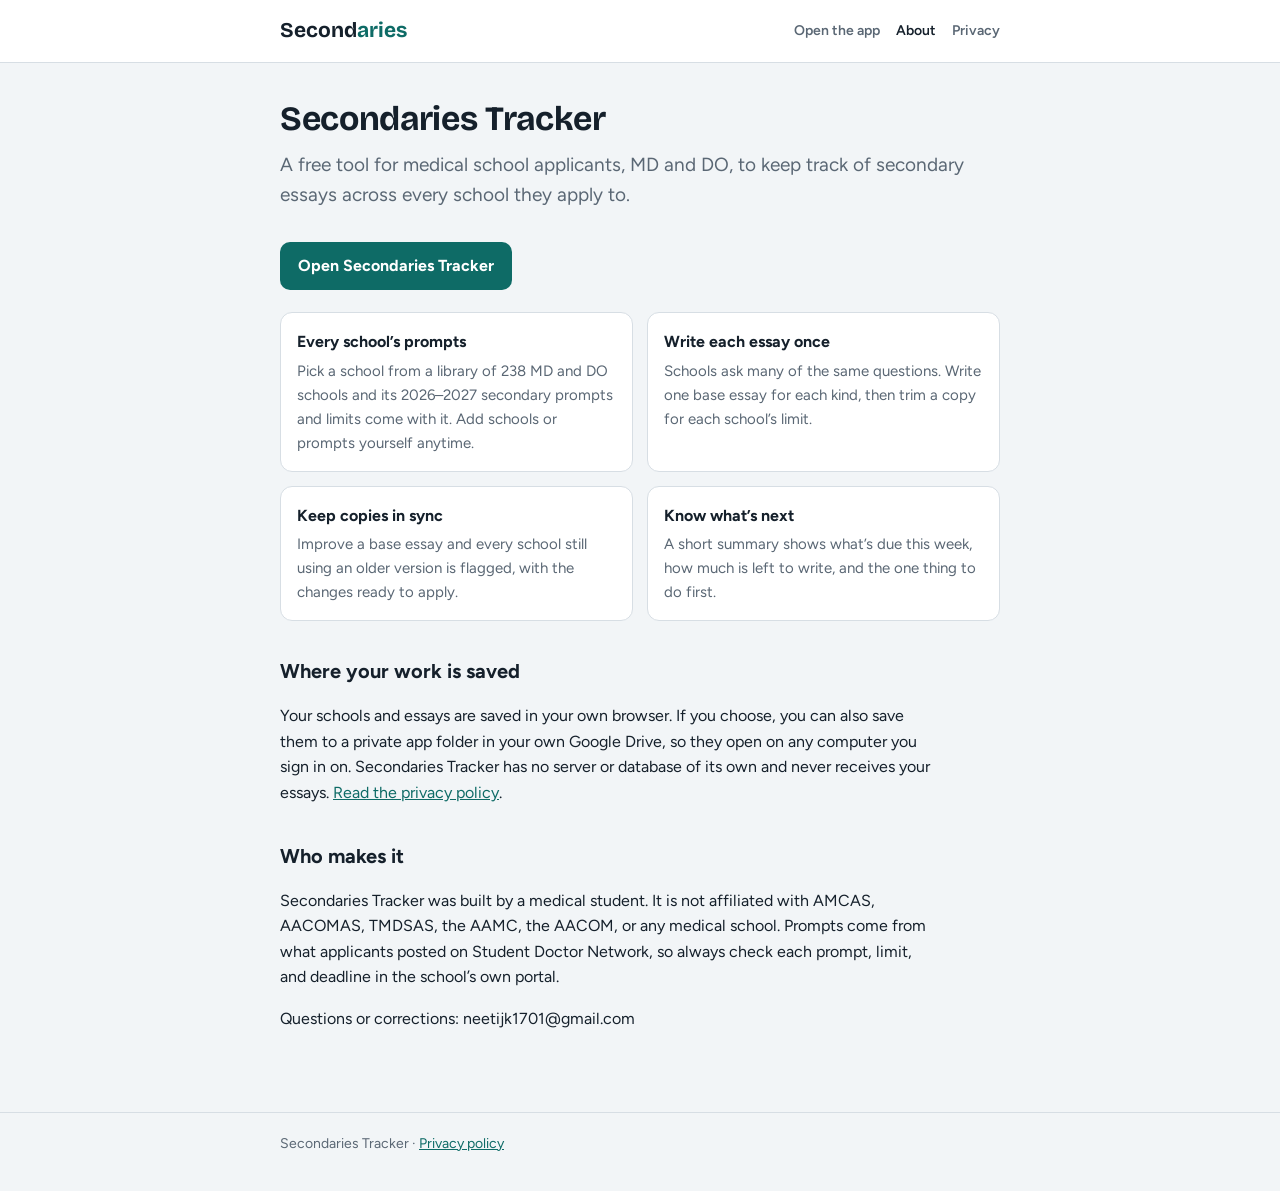
==== public/about.html @ 912f3db4 "Add About (home) and Privacy policy pages for Google publishing; link from footer Co-Authored-By: Cl" ====
<!doctype html>
<html lang="en">
<head>
<meta charset="utf-8">
<meta name="viewport" content="width=device-width, initial-scale=1, viewport-fit=cover">
<title>Secondaries Tracker</title>
<meta name="description" content="A free tool for medical school applicants to track secondary essays, reuse essays across schools, and see what to work on next.">
<link rel="icon" href="favicon.png" type="image/png">
<link rel="preconnect" href="https://fonts.googleapis.com"><link rel="preconnect" href="https://fonts.gstatic.com" crossorigin>
<link rel="stylesheet" href="https://fonts.googleapis.com/css2?family=Bricolage+Grotesque:opsz,wght@12..96,700&family=Figtree:wght@400;600;700&display=swap">
<link rel="stylesheet" href="site.css">
</head>
<body>
<header><div class="wrap"><a class="brand" href="./">Second<span>aries</span></a><nav><a href="./">Open the app</a><a href="about.html" aria-current="page">About</a><a href="privacy.html">Privacy</a></nav></div></header>
<main class="wrap">
  <h1>Secondaries Tracker</h1>
  <p class="lead">A free tool for medical school applicants, MD and DO, to keep track of secondary essays across every school they apply to.</p>
  <a class="cta" href="./">Open Secondaries Tracker</a>
  <div class="grid">
    <div class="card"><h3>Every school’s prompts</h3><p>Pick a school from a library of 238 MD and DO schools and its 2026–2027 secondary prompts and limits come with it. Add schools or prompts yourself anytime.</p></div>
    <div class="card"><h3>Write each essay once</h3><p>Schools ask many of the same questions. Write one base essay for each kind, then trim a copy for each school’s limit.</p></div>
    <div class="card"><h3>Keep copies in sync</h3><p>Improve a base essay and every school still using an older version is flagged, with the changes ready to apply.</p></div>
    <div class="card"><h3>Know what’s next</h3><p>A short summary shows what’s due this week, how much is left to write, and the one thing to do first.</p></div>
  </div>
  <h2>Where your work is saved</h2>
  <p>Your schools and essays are saved in your own browser. If you choose, you can also save them to a private app folder in your own Google Drive, so they open on any computer you sign in on. Secondaries Tracker has no server or database of its own and never receives your essays. <a href="privacy.html">Read the privacy policy</a>.</p>
  <h2>Who makes it</h2>
  <p>Secondaries Tracker was built by a medical student. It is not affiliated with AMCAS, AACOMAS, TMDSAS, the AAMC, the AACOM, or any medical school. Prompts come from what applicants posted on Student Doctor Network, so always check each prompt, limit, and deadline in the school’s own portal.</p>
  <p>Questions or corrections: <span id="mail">neetijk1701@gmail.com</span></p>
</main>
<footer><div class="wrap">Secondaries Tracker · <a href="privacy.html">Privacy policy</a></div></footer>
</body>
</html>
---- public/site.css ----
/* Shared styles for the About and Privacy pages (the app itself has its own inline styles). */
:root{--bg:#F2F5F7;--surface:#FFFFFF;--ink:#15202B;--muted:#5A6774;--line:#D7DEE4;--accent:#0E6B66;--accent-ink:#FFFFFF;--accent-soft:#DCEEEB;
  --f-display:"Bricolage Grotesque","Figtree",system-ui,sans-serif;--f-ui:"Figtree",system-ui,-apple-system,"Segoe UI",sans-serif}
@media (prefers-color-scheme: dark){:root{--bg:#0E141A;--surface:#161F28;--ink:#E3E9EF;--muted:#94A2AF;--line:#2A3641;--accent:#55BDB4;--accent-ink:#0B1A19;--accent-soft:#16332F;color-scheme:dark}}
*{box-sizing:border-box}
body{margin:0;background:var(--bg);color:var(--ink);font-family:var(--f-ui);font-size:16px;line-height:1.6}
.wrap{max-width:760px;margin:0 auto;padding-left:max(20px,env(safe-area-inset-left,0px));padding-right:max(20px,env(safe-area-inset-right,0px))}
header{background:var(--surface);border-bottom:1px solid var(--line)}
header .wrap{display:flex;align-items:center;gap:16px;padding-block:14px;flex-wrap:wrap}
.brand{font-family:var(--f-display);font-weight:700;font-size:21px;color:var(--ink);text-decoration:none}
.brand span{color:var(--accent)}
nav{margin-left:auto;display:flex;gap:16px;font-weight:600;font-size:14px}
nav a{color:var(--muted);text-decoration:none} nav a[aria-current]{color:var(--ink)}
main{padding-block:36px 64px}
h1{font-family:var(--f-display);font-size:34px;line-height:1.15;margin:0 0 12px;text-wrap:balance;letter-spacing:-.01em}
h2{font-size:20px;margin:34px 0 8px}
p,li{max-width:66ch} a{color:var(--accent)}
.lead{font-size:19px;color:var(--muted);margin:0 0 24px}
.cta{display:inline-block;background:var(--accent);color:var(--accent-ink);font-weight:700;padding:11px 18px;border-radius:10px;text-decoration:none;margin:8px 0 4px}
.grid{display:grid;grid-template-columns:repeat(auto-fit,minmax(300px,1fr));gap:14px;margin:18px 0}
.card{background:var(--surface);border:1px solid var(--line);border-radius:12px;padding:16px}
.card h3{margin:0 0 4px;font-size:16px} .card p{margin:0;color:var(--muted);font-size:15px}
.muted{color:var(--muted)} footer{border-top:1px solid var(--line);padding-block:20px 36px;color:var(--muted);font-size:14px}
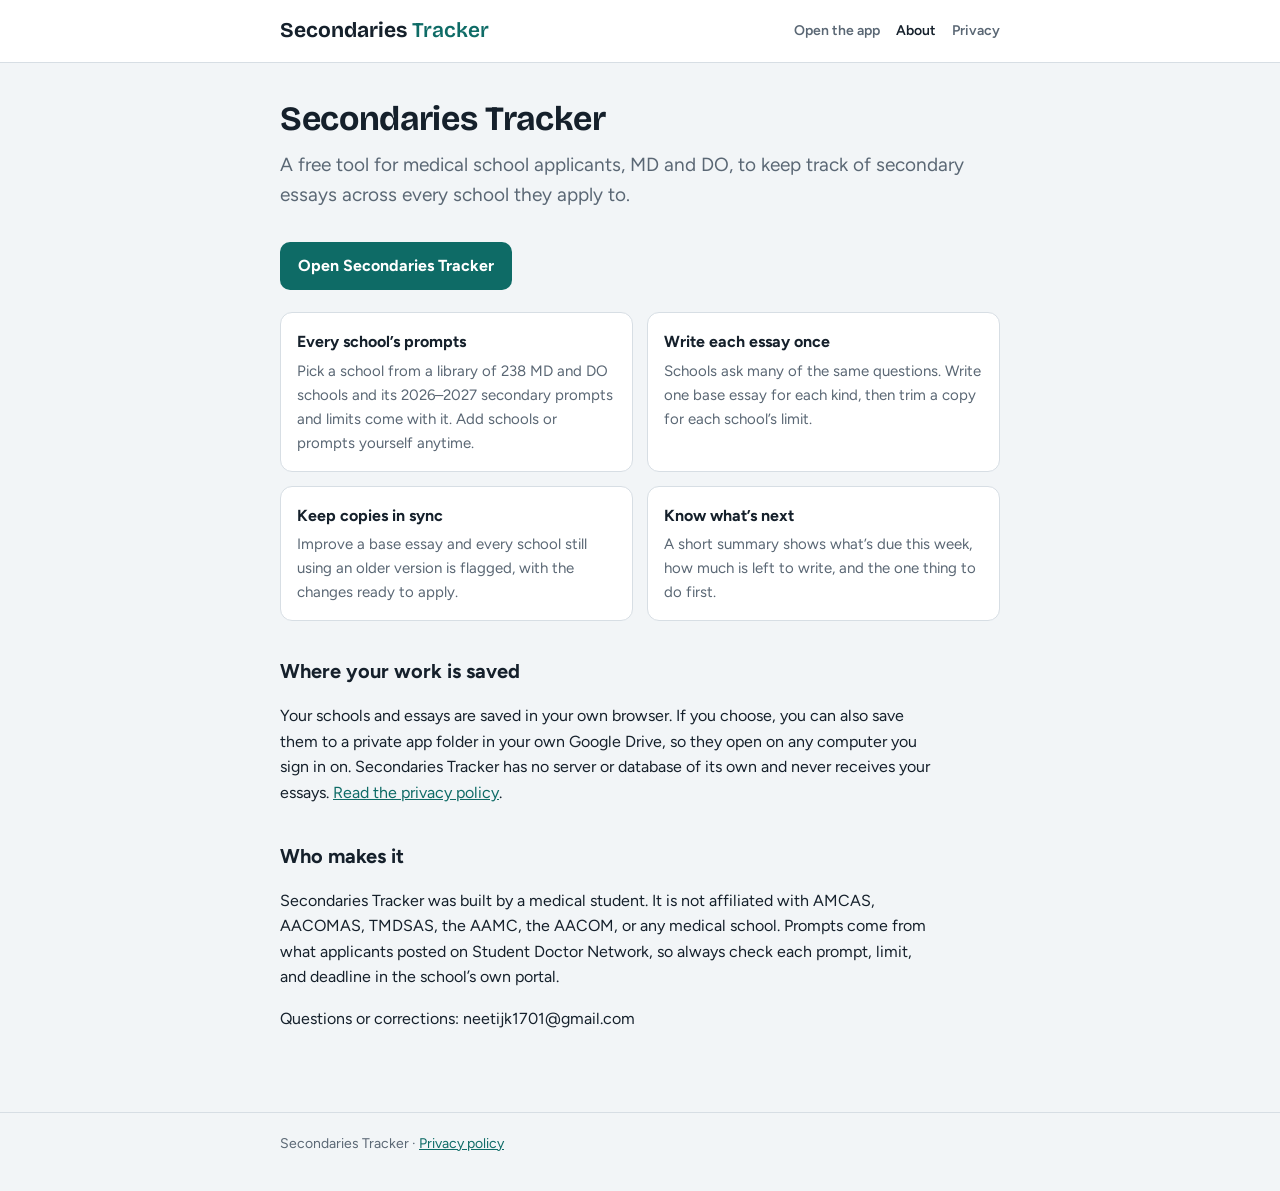
==== commit 4a117d2e: "Header: 'Secondaries Tracker' instead of splitting the word by color Co-Authored-By: Claude Opus 5.5" ====
--- a/public/about.html
+++ b/public/about.html
@@ -11,7 +11,7 @@
 <link rel="stylesheet" href="site.css">
 </head>
 <body>
-<header><div class="wrap"><a class="brand" href="./">Second<span>aries</span></a><nav><a href="./">Open the app</a><a href="about.html" aria-current="page">About</a><a href="privacy.html">Privacy</a></nav></div></header>
+<header><div class="wrap"><a class="brand" href="./">Secondaries <span>Tracker</span></a><nav><a href="./">Open the app</a><a href="about.html" aria-current="page">About</a><a href="privacy.html">Privacy</a></nav></div></header>
 <main class="wrap">
   <h1>Secondaries Tracker</h1>
   <p class="lead">A free tool for medical school applicants, MD and DO, to keep track of secondary essays across every school they apply to.</p>
--- a/public/site.css
+++ b/public/site.css
@@ -8,7 +8,7 @@
 header{background:var(--surface);border-bottom:1px solid var(--line)}
 header .wrap{display:flex;align-items:center;gap:16px;padding-block:14px;flex-wrap:wrap}
 .brand{font-family:var(--f-display);font-weight:700;font-size:21px;color:var(--ink);text-decoration:none}
-.brand span{color:var(--accent)}
+.brand span{color:var(--accent);font-weight:600}
 nav{margin-left:auto;display:flex;gap:16px;font-weight:600;font-size:14px}
 nav a{color:var(--muted);text-decoration:none} nav a[aria-current]{color:var(--ink)}
 main{padding-block:36px 64px}
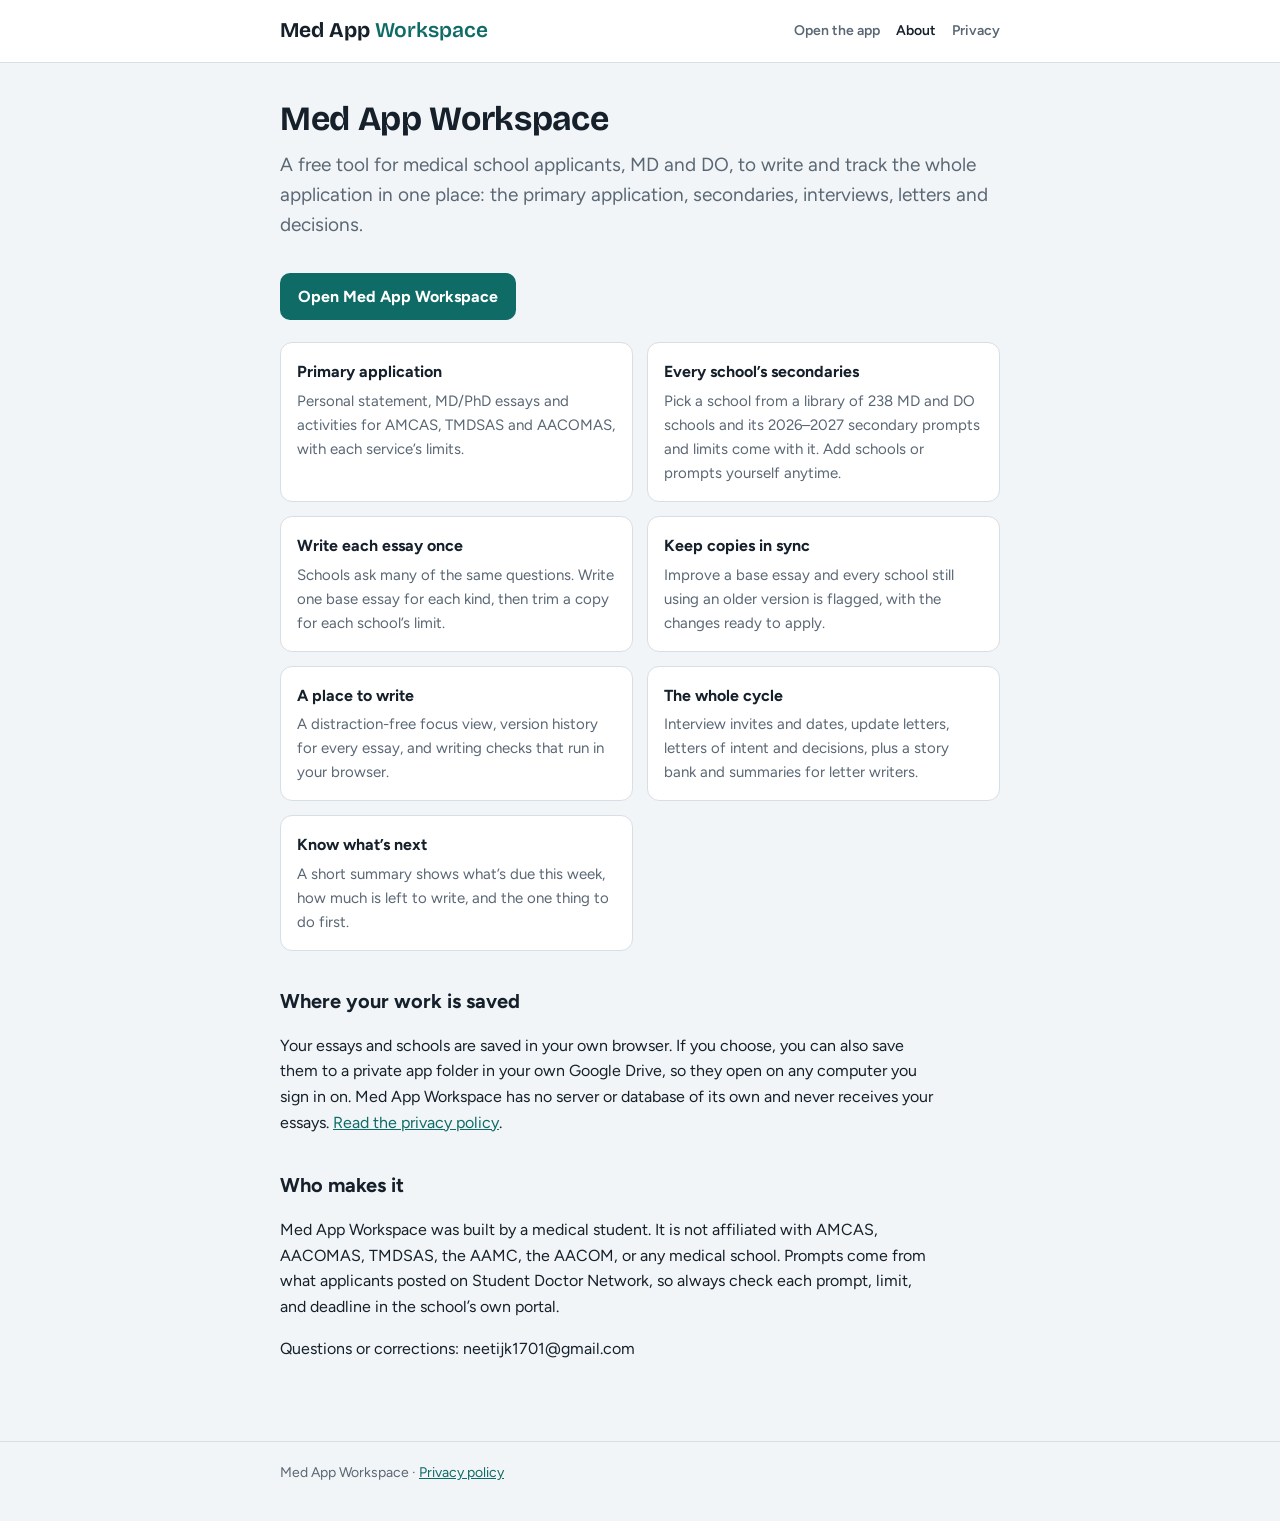
==== commit 4556ac9f: "Rename to Med App Workspace; Schools tab becomes Secondaries Co-Authored-By: Claude Opus 5.5 <norepl" ====
--- a/public/about.html
+++ b/public/about.html
@@ -3,7 +3,7 @@
 <head>
 <meta charset="utf-8">
 <meta name="viewport" content="width=device-width, initial-scale=1, viewport-fit=cover">
-<title>Secondaries Tracker</title>
+<title>Med App Workspace</title>
 <meta name="description" content="A free tool for medical school applicants to track secondary essays, reuse essays across schools, and see what to work on next.">
 <link rel="icon" href="favicon.png" type="image/png">
 <link rel="preconnect" href="https://fonts.googleapis.com"><link rel="preconnect" href="https://fonts.gstatic.com" crossorigin>
@@ -11,23 +11,26 @@
 <link rel="stylesheet" href="site.css">
 </head>
 <body>
-<header><div class="wrap"><a class="brand" href="./">Secondaries <span>Tracker</span></a><nav><a href="./">Open the app</a><a href="about.html" aria-current="page">About</a><a href="privacy.html">Privacy</a></nav></div></header>
+<header><div class="wrap"><a class="brand" href="./">Med App <span>Workspace</span></a><nav><a href="./">Open the app</a><a href="about.html" aria-current="page">About</a><a href="privacy.html">Privacy</a></nav></div></header>
 <main class="wrap">
-  <h1>Secondaries Tracker</h1>
-  <p class="lead">A free tool for medical school applicants, MD and DO, to keep track of secondary essays across every school they apply to.</p>
-  <a class="cta" href="./">Open Secondaries Tracker</a>
+  <h1>Med App Workspace</h1>
+  <p class="lead">A free tool for medical school applicants, MD and DO, to write and track the whole application in one place: the primary application, secondaries, interviews, letters and decisions.</p>
+  <a class="cta" href="./">Open Med App Workspace</a>
   <div class="grid">
-    <div class="card"><h3>Every school’s prompts</h3><p>Pick a school from a library of 238 MD and DO schools and its 2026–2027 secondary prompts and limits come with it. Add schools or prompts yourself anytime.</p></div>
+    <div class="card"><h3>Primary application</h3><p>Personal statement, MD/PhD essays and activities for AMCAS, TMDSAS and AACOMAS, with each service’s limits.</p></div>
+    <div class="card"><h3>Every school’s secondaries</h3><p>Pick a school from a library of 238 MD and DO schools and its 2026–2027 secondary prompts and limits come with it. Add schools or prompts yourself anytime.</p></div>
     <div class="card"><h3>Write each essay once</h3><p>Schools ask many of the same questions. Write one base essay for each kind, then trim a copy for each school’s limit.</p></div>
     <div class="card"><h3>Keep copies in sync</h3><p>Improve a base essay and every school still using an older version is flagged, with the changes ready to apply.</p></div>
+    <div class="card"><h3>A place to write</h3><p>A distraction-free focus view, version history for every essay, and writing checks that run in your browser.</p></div>
+    <div class="card"><h3>The whole cycle</h3><p>Interview invites and dates, update letters, letters of intent and decisions, plus a story bank and summaries for letter writers.</p></div>
     <div class="card"><h3>Know what’s next</h3><p>A short summary shows what’s due this week, how much is left to write, and the one thing to do first.</p></div>
   </div>
   <h2>Where your work is saved</h2>
-  <p>Your schools and essays are saved in your own browser. If you choose, you can also save them to a private app folder in your own Google Drive, so they open on any computer you sign in on. Secondaries Tracker has no server or database of its own and never receives your essays. <a href="privacy.html">Read the privacy policy</a>.</p>
+  <p>Your essays and schools are saved in your own browser. If you choose, you can also save them to a private app folder in your own Google Drive, so they open on any computer you sign in on. Med App Workspace has no server or database of its own and never receives your essays. <a href="privacy.html">Read the privacy policy</a>.</p>
   <h2>Who makes it</h2>
-  <p>Secondaries Tracker was built by a medical student. It is not affiliated with AMCAS, AACOMAS, TMDSAS, the AAMC, the AACOM, or any medical school. Prompts come from what applicants posted on Student Doctor Network, so always check each prompt, limit, and deadline in the school’s own portal.</p>
+  <p>Med App Workspace was built by a medical student. It is not affiliated with AMCAS, AACOMAS, TMDSAS, the AAMC, the AACOM, or any medical school. Prompts come from what applicants posted on Student Doctor Network, so always check each prompt, limit, and deadline in the school’s own portal.</p>
   <p>Questions or corrections: <span id="mail">neetijk1701@gmail.com</span></p>
 </main>
-<footer><div class="wrap">Secondaries Tracker · <a href="privacy.html">Privacy policy</a></div></footer>
+<footer><div class="wrap">Med App Workspace · <a href="privacy.html">Privacy policy</a></div></footer>
 </body>
 </html>
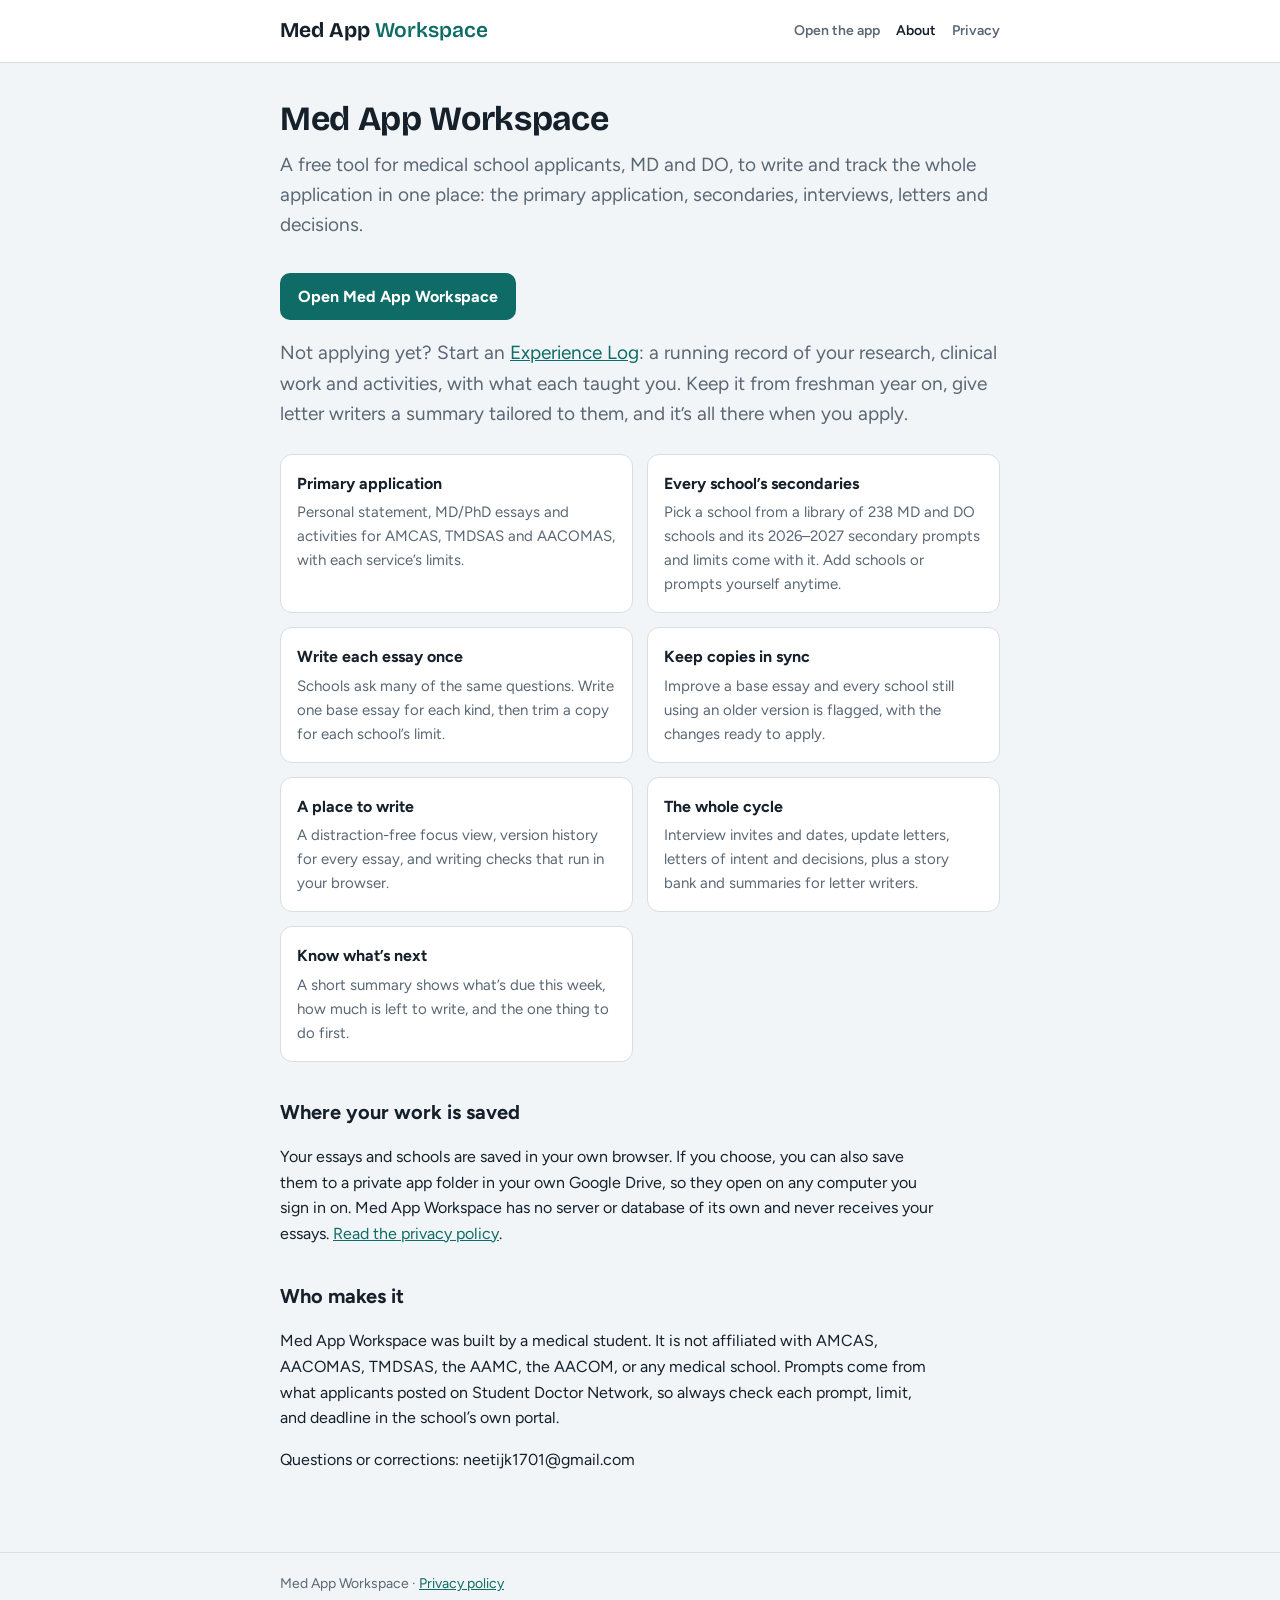
==== commit 1590a93a: "Experience log: dated entries with hours, lessons drawn from entries, contacts to letter writers, re" ====
--- a/public/about.html
+++ b/public/about.html
@@ -16,6 +16,7 @@
   <h1>Med App Workspace</h1>
   <p class="lead">A free tool for medical school applicants, MD and DO, to write and track the whole application in one place: the primary application, secondaries, interviews, letters and decisions.</p>
   <a class="cta" href="./">Open Med App Workspace</a>
+  <p class="lead" style="margin-top:14px">Not applying yet? Start an <a href="./#log">Experience Log</a>: a running record of your research, clinical work and activities, with what each taught you. Keep it from freshman year on, give letter writers a summary tailored to them, and it’s all there when you apply.</p>
   <div class="grid">
     <div class="card"><h3>Primary application</h3><p>Personal statement, MD/PhD essays and activities for AMCAS, TMDSAS and AACOMAS, with each service’s limits.</p></div>
     <div class="card"><h3>Every school’s secondaries</h3><p>Pick a school from a library of 238 MD and DO schools and its 2026–2027 secondary prompts and limits come with it. Add schools or prompts yourself anytime.</p></div>
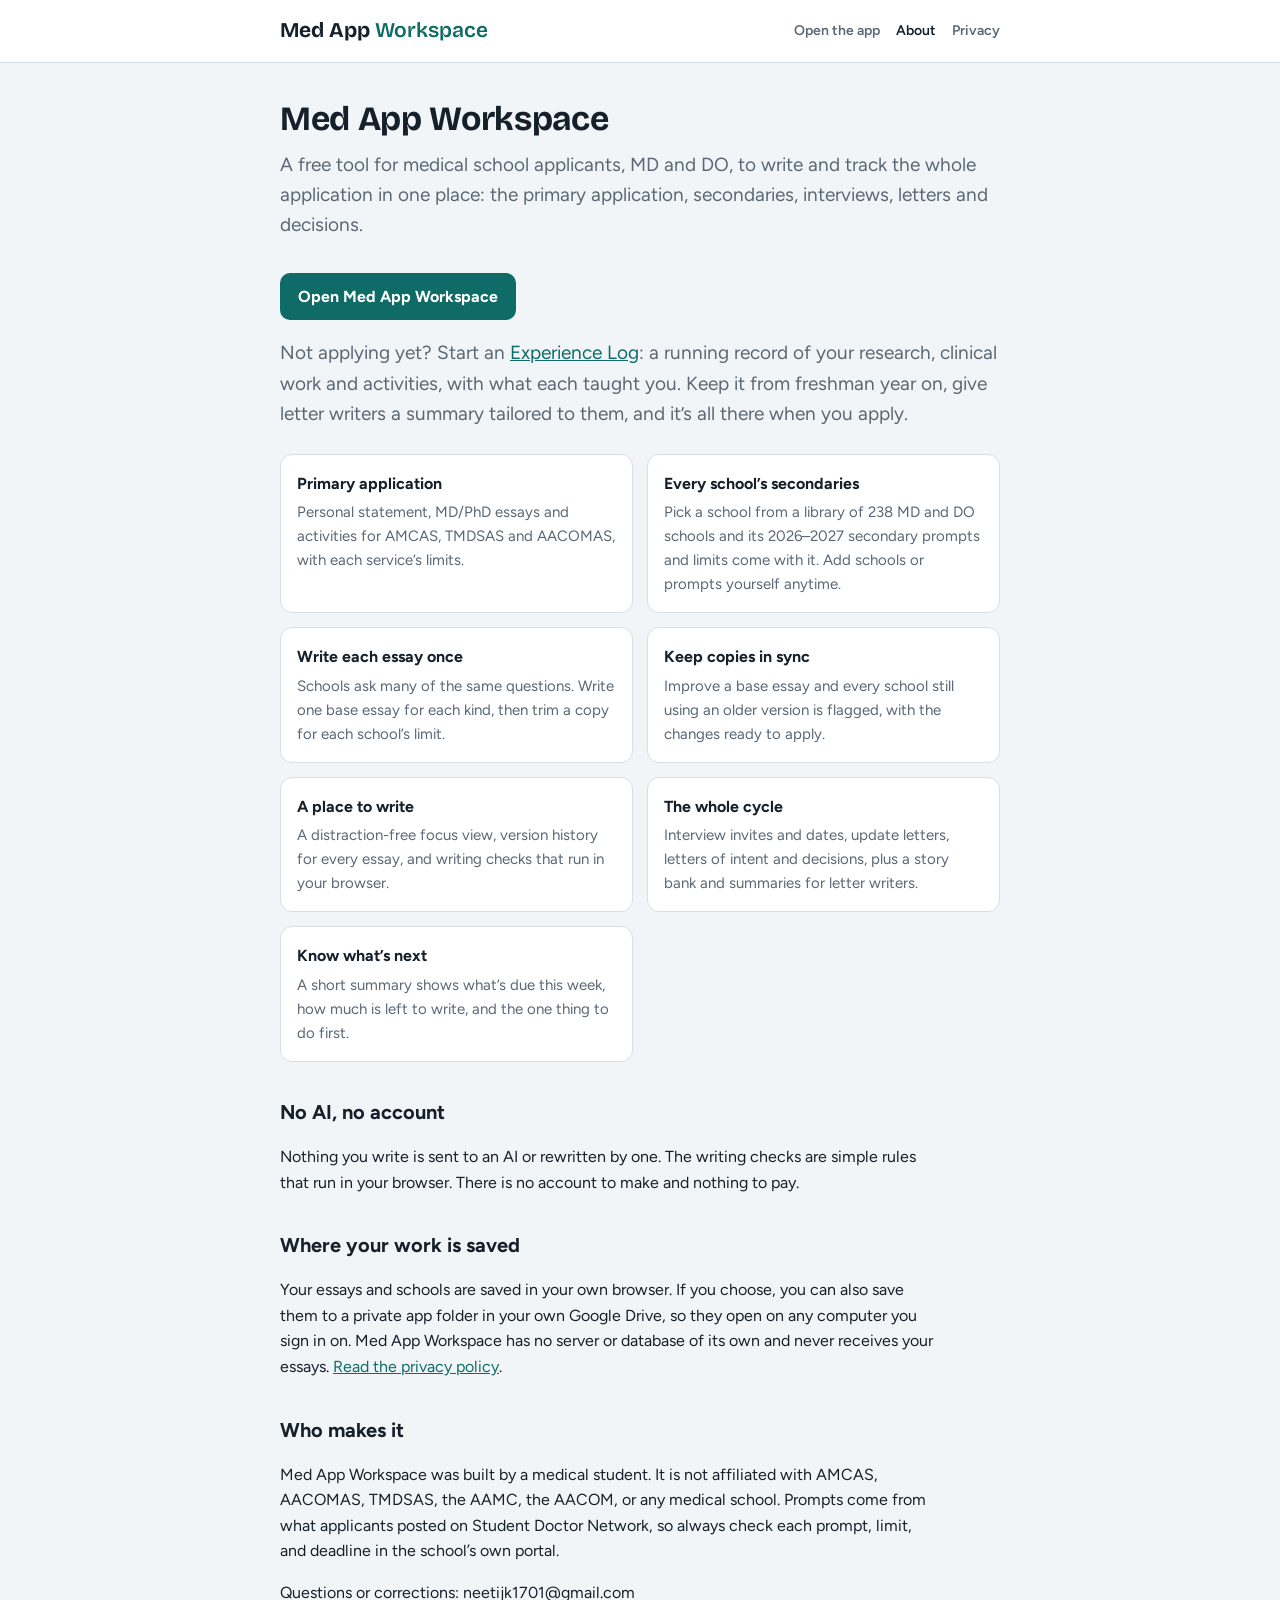
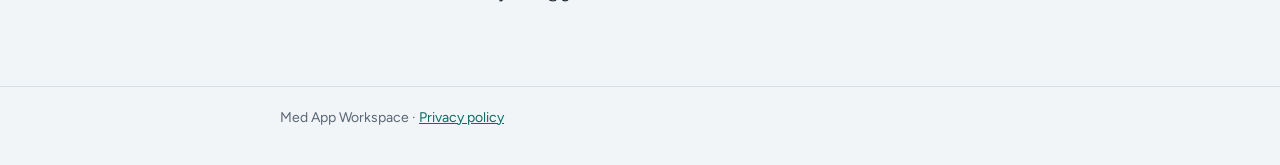
==== commit 1014c9ec: "Applicant testing (interview-stage user): add already-submitted schools without prompts, no overdue " ====
--- a/public/about.html
+++ b/public/about.html
@@ -26,6 +26,8 @@
     <div class="card"><h3>The whole cycle</h3><p>Interview invites and dates, update letters, letters of intent and decisions, plus a story bank and summaries for letter writers.</p></div>
     <div class="card"><h3>Know what’s next</h3><p>A short summary shows what’s due this week, how much is left to write, and the one thing to do first.</p></div>
   </div>
+  <h2>No AI, no account</h2>
+  <p>Nothing you write is sent to an AI or rewritten by one. The writing checks are simple rules that run in your browser. There is no account to make and nothing to pay.</p>
   <h2>Where your work is saved</h2>
   <p>Your essays and schools are saved in your own browser. If you choose, you can also save them to a private app folder in your own Google Drive, so they open on any computer you sign in on. Med App Workspace has no server or database of its own and never receives your essays. <a href="privacy.html">Read the privacy policy</a>.</p>
   <h2>Who makes it</h2>
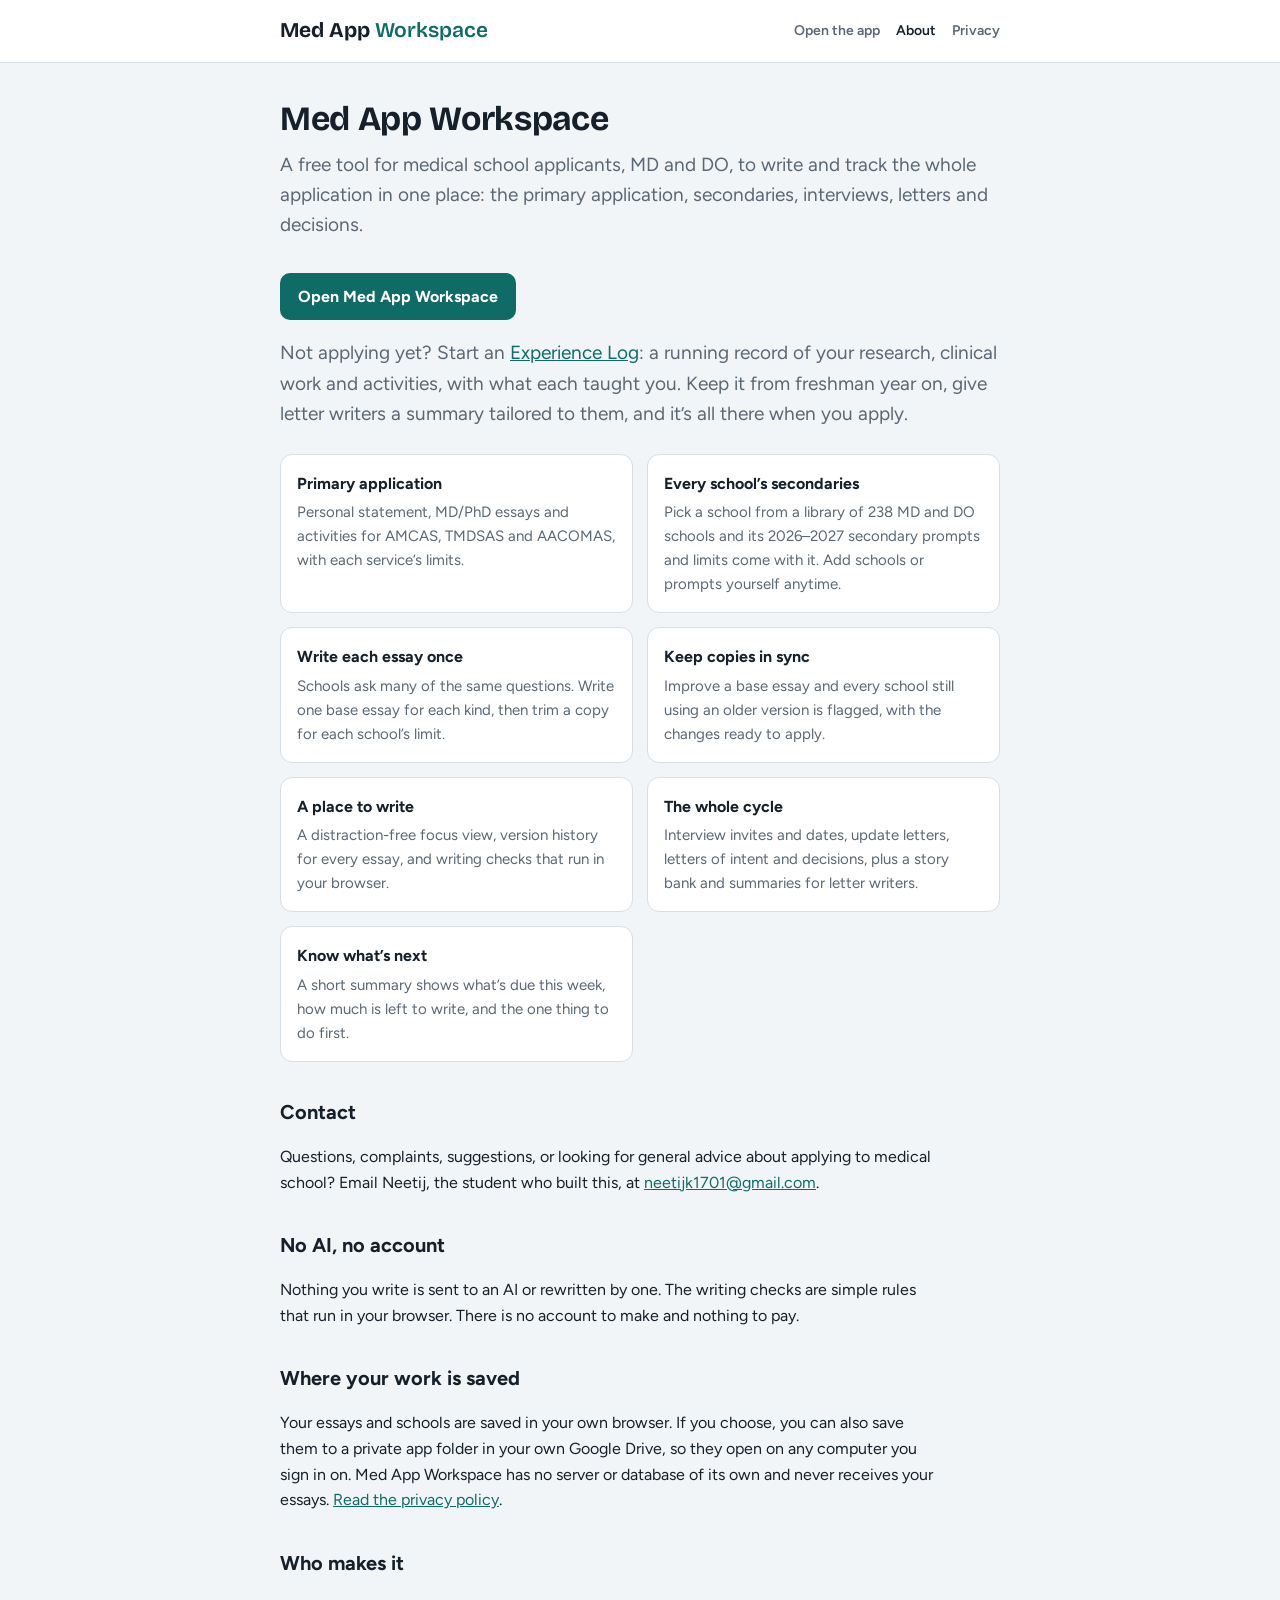
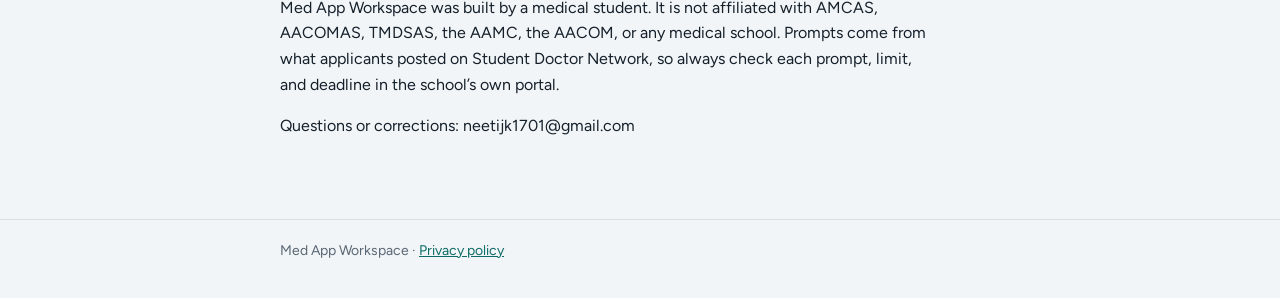
==== commit be79d3fa: "Contact card on Do next and the Experience log, footer contact link, Contact section on About Co-Aut" ====
--- a/public/about.html
+++ b/public/about.html
@@ -26,6 +26,8 @@
     <div class="card"><h3>The whole cycle</h3><p>Interview invites and dates, update letters, letters of intent and decisions, plus a story bank and summaries for letter writers.</p></div>
     <div class="card"><h3>Know what’s next</h3><p>A short summary shows what’s due this week, how much is left to write, and the one thing to do first.</p></div>
   </div>
+  <h2>Contact</h2>
+  <p>Questions, complaints, suggestions, or looking for general advice about applying to medical school? Email Neetij, the student who built this, at <a href="mailto:neetijk1701@gmail.com">neetijk1701@gmail.com</a>.</p>
   <h2>No AI, no account</h2>
   <p>Nothing you write is sent to an AI or rewritten by one. The writing checks are simple rules that run in your browser. There is no account to make and nothing to pay.</p>
   <h2>Where your work is saved</h2>
